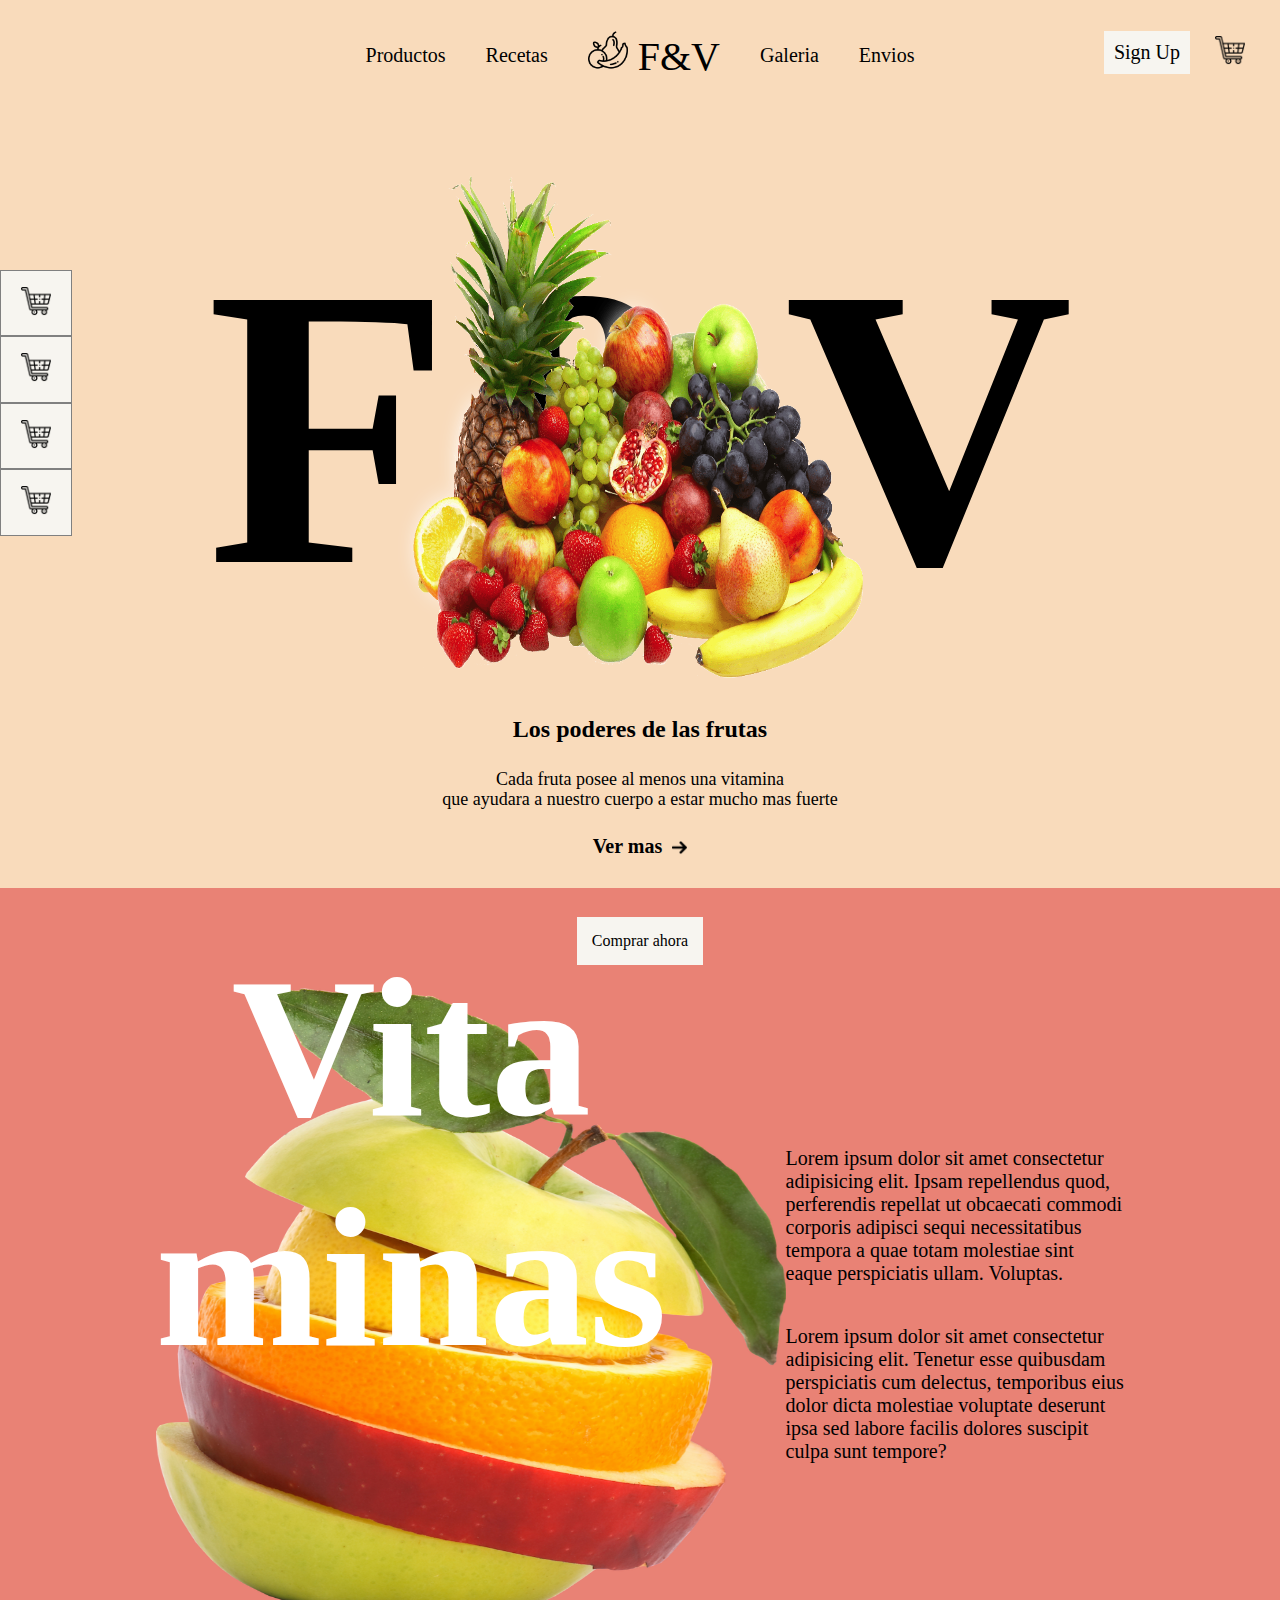
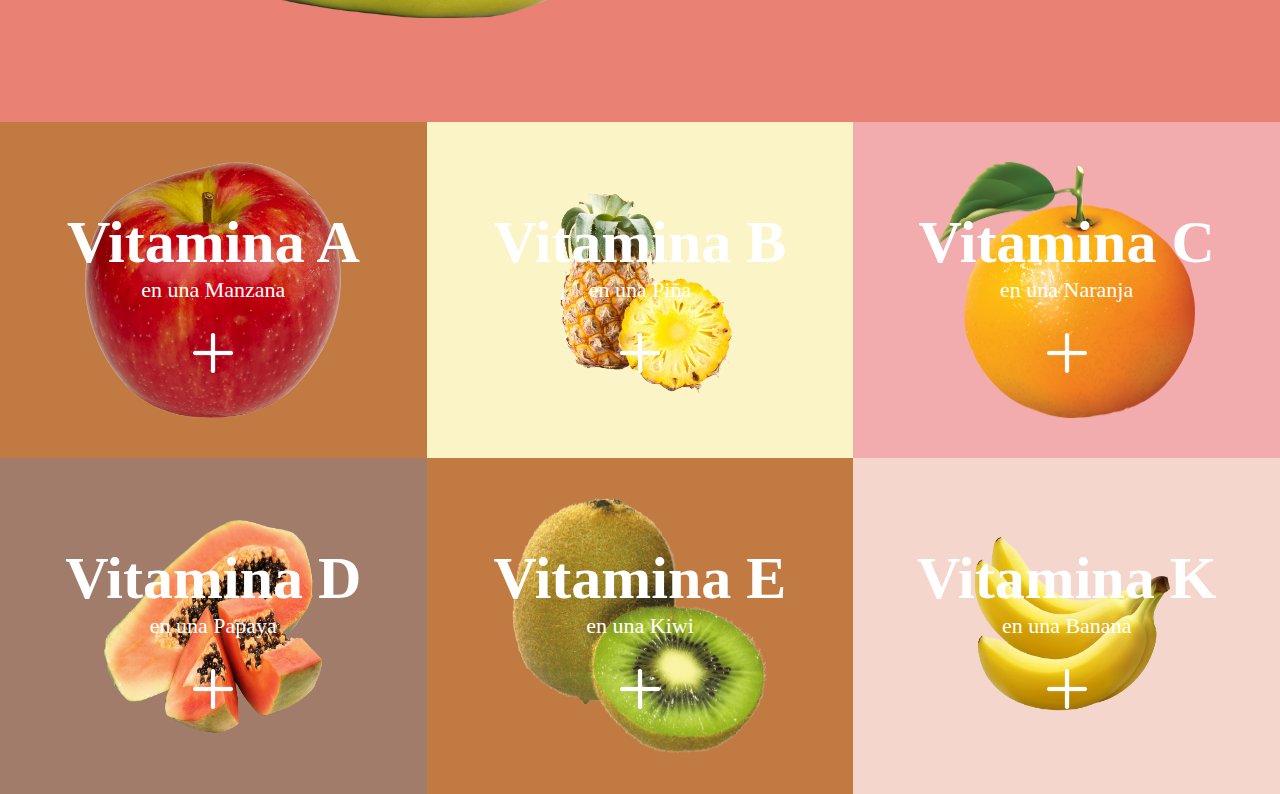
==== Maquetacion_A/index.html @ 3161daf5 "Maqueteado de pagina casi terminado" ====
<!DOCTYPE html>
<html lang="en">
<head>
    <meta charset="UTF-8">
    <meta http-equiv="X-UA-Compatible" content="IE=edge">
    <meta name="viewport" content="width=device-width, initial-scale=1.0">
    <title>Document</title>
    <link rel="stylesheet" href="/Maquetacion_A/style.css">
    <link rel="stylesheet" href="/Maquetacion_A/normalize.css">
</head>
<body>
    <nav class="navigator">
        <ul class="navigator__ul">
            <li class="navigator__ul__li"><a class="navigator__ul__li__a" href="#">Productos</a></li>
            <li class="navigator__ul__li"><a class="navigator__ul__li__a" href="#">Recetas</a></li>
            <li class="navigator__ul__li"><a class="navigator__ul__li__a" href="#"><img class="navigator__ul__li__a__img" src="/Maquetacion_A/Resources/Logo-Icon.png" alt=""> F&V</a></li>
            <li class="navigator__ul__li"><a class="navigator__ul__li__a" href="#">Galeria</a></li>
            <li class="navigator__ul__li"><a class="navigator__ul__li__a" href="#">Envios</a></li>
        </ul>
        <section class="nav-user">
            <ul class="nav-user__ul">
                <li class="nav-user__ul__li"><a class="nav-user__ul__li__a" href="">Sign Up</a></li>
                <li class="nav-user__ul__li"><a class="nav-user__ul__li__a" href=""><img class="nav-user__ul__li__a__img" src="/Maquetacion_A/Resources/carrito-de-compras.png" alt="Icono Carrito"></a></li>    
            </ul>
        </section>
    </nav>
    <section class="presentation">
        <section class="picture-pres">
            <h1 class="picture-pres__h1">F&V</h1>
            <img class="picture-pres__img" src="/Maquetacion_A/Resources/Fruta.png" alt="presentacion fruta">
        </section>
        <section class="text-pres">
            <h2 class="text-pres__h2"><b>Los poderes de las frutas</b></h2>
            <p class="text-pres__p">Cada fruta posee al menos una vitamina <br> que ayudara a nuestro cuerpo a estar mucho mas fuerte</p>
            <div class="view-more">
                <p class="view-more__p"><b>Ver mas</b></p>
                <a href="#" class="view-more__a"><img class="view-more__a__img" src="/Maquetacion_A/Resources/flecha-correcta.png" alt="flecha"></a>
            </div>
        </section>
        <div class="but-now">
            <a class="but-now__a" href="">Comprar ahora</a>
        </div>
    </section>
    <section class="options-scroll">
        <ul class="options-scroll__ul">
            <li class="options-scroll__ul__li"><a class="options-scroll__ul__li__a" href="#"><img src="/Maquetacion_A/Resources/carrito-de-compras.png" class="options-scroll__ul__li__a__img" alt="tienda"></a></li>
            <li class="options-scroll__ul__li"><a class="options-scroll__ul__li__a" href="#"><img src="/Maquetacion_A/Resources/carrito-de-compras.png" class="options-scroll__ul__li__a__img" alt="ubicaciones"></a></li>
            <li class="options-scroll__ul__li"><a class="options-scroll__ul__li__a" href="#"><img src="/Maquetacion_A/Resources/carrito-de-compras.png" class="options-scroll__ul__li__a__img" alt="informacion"></a></li>
            <li class="options-scroll__ul__li"><a class="options-scroll__ul__li__a" href="#"><img src="/Maquetacion_A/Resources/carrito-de-compras.png" class="options-scroll__ul__li__a__img" alt="mas opciones"></a></li>
        </ul>
    </section>
    <section class="info-presentation">
        <div class="info-picture">
            <h1 class="info-picture__h1">Vita<br>minas</h1>
            <img class="info-picture__img" src="/Maquetacion_A/Resources/Vitaminas.png" alt="Frutas">
        </div>
        <div class="info-text">
            <p class="info-text__p">Lorem ipsum dolor sit amet consectetur adipisicing elit. Ipsam repellendus quod, perferendis repellat ut obcaecati commodi corporis adipisci sequi necessitatibus tempora a quae totam molestiae sint eaque perspiciatis ullam. Voluptas.</p>
            <p class="info-text__p">Lorem ipsum dolor sit amet consectetur adipisicing elit. Tenetur esse quibusdam perspiciatis cum delectus, temporibus eius dolor dicta molestiae voluptate deserunt ipsa sed labore facilis dolores suscipit culpa sunt tempore?</p>
        </div>
    </section>
    <section class="show-galery">
        <ul class="show-galery__ul">
            <li class="show_galery__ul__li">
                <img class="show_galery__ul__li__img" src="/Maquetacion_A/Resources/Vitamina A.png" alt="Manzana">
                <div class="galery-text">
                    <h2 class="galery-text__h2">Vitamina A</h2>
                    <p class="galery-text__p">en una Manzana</p>
                    <img class="galery-text__img" src="/Maquetacion_A/Resources/mas-blanco.png" alt="signo mas">
                </div>
            </li>
            <li class="show_galery__ul__li">
                <img class="show_galery__ul__li__img" src="/Maquetacion_A/Resources/Vitamina B.png" alt="Piña">
                <div class="galery-text">
                    <h2 class="galery-text__h2">Vitamina B</h2>
                    <p class="galery-text__p">en una Piña</p>
                    <img class="galery-text__img" src="/Maquetacion_A/Resources/mas-blanco.png" alt="signo mas">
                </div>
            </li>
            <li class="show_galery__ul__li">
                <img class="show_galery__ul__li__img" src="/Maquetacion_A/Resources/Vitamina C.png" alt="Naranja">
                <div class="galery-text">
                    <h2 class="galery-text__h2">Vitamina C</h2>
                    <p class="galery-text__p">en una Naranja</p>
                    <img class="galery-text__img" src="/Maquetacion_A/Resources/mas-blanco.png" alt="signo mas">
                </div>
            </li>
            <li class="show_galery__ul__li">
                <img class="show_galery__ul__li__img" src="/Maquetacion_A/Resources/Vitamina D.png" alt="Papaya">
                <div class="galery-text">
                    <h2 class="galery-text__h2">Vitamina D</h2>
                    <p class="galery-text__p">en una Papaya</p>
                    <img class="galery-text__img" src="/Maquetacion_A/Resources/mas-blanco.png" alt="signo mas">
                </div>
            </li>
            <li class="show_galery__ul__li">
                <img class="show_galery__ul__li__img" src="/Maquetacion_A/Resources/Vitamina E.png" alt="Kiwi">
                <div class="galery-text">
                    <h2 class="galery-text__h2">Vitamina E</h2>
                    <p class="galery-text__p">en una Kiwi</p>
                    <img class="galery-text__img" src="/Maquetacion_A/Resources/mas-blanco.png" alt="signo mas">
                </div>
            </li>
            <li class="show_galery__ul__li">
                <img class="show_galery__ul__li__img" src="/Maquetacion_A/Resources/Vitamina K.png" alt="Banana">
                <div class="galery-text">
                    <h2 class="galery-text__h2">Vitamina K</h2>
                    <p class="galery-text__p">en una Banana</p>
                    <img class="galery-text__img" src="/Maquetacion_A/Resources/mas-blanco.png" alt="signo mas">
                </div>
            </li>
        </ul>
    </section>
</body>
</html>
---- Maquetacion_A/style.css ----
/*CSS - Opciones de navegacion*/
.navigator{
    background-color: #f9dbbb;
    padding: 30px;
}
.navigator__ul{
    position: relative;
    display: flex;
    justify-content: center;
    align-items: center;
    list-style: none;
}
.navigator__ul__li{
    margin: 0 20px;
    font-size: 20px;
}

.navigator__ul__li:nth-child(3){
    font-size: 40px;
}

.navigator__ul__li__a{
    text-decoration: none;
    color: #000000;
}

.navigator__ul__li__a__img{
    width: 40px;
    width: 40px;
}
/*CSS - Opciones de sesion*/
.nav-user{
    position: absolute;
    padding: 20px;
    top: 0;
    right: 0;
}
.nav-user__ul{
    list-style: none;
    display: flex;
    justify-content: center;
    align-items: center;
}
.nav-user__ul__li{
    margin: 15px;
}
.nav-user__ul__li:nth-child(1){
    background-color: #f7f5f0;
    padding: 10px;
    margin: 10px;
    transition-duration: 0.5s;
}
.nav-user__ul__li:nth-child(1):hover{
    background-color: #afada7;
    transform: scale(1.2);
}
.nav-user__ul__li__a{
    text-decoration: none;
    color: #000000;
    font-size: 20px;
}
.nav-user__ul__li__a__img{
    width: 30px;
    height: 30px;
}
/*CSS - Presentacion visual*/
.presentation{
    background-color: #f9dbbb;
    padding: 30px;
    display: flex;
    flex-direction: column;
    justify-content: center;
    align-items: center;
}
.picture-pres{
    position: relative;
    display: flex;
    justify-content: center;
    align-items: center;
}
.picture-pres__h1{
    position: absolute;
    font-size: 400px;
    z-index: 50;
}

.picture-pres__img{
    position: relative;
    width: 38vw;
    height: 64vh;
    z-index: 100;
}
/*CSS - Presentacion de texto*/
.text-pres{
    position: relative;
    display: flex;
    flex-direction: column;
    justify-content: center;
    align-items: center;
}
.text-pres__p{
    text-align: center;
    margin: 25px 0;
    font-size: 18px;
}
.view-more{
    display: flex;
    justify-content: center;
    align-items: center;
    transition-duration: 0.5s;
}
.view-more:hover{
    transform: scale(1.2);
}
.view-more__p{
    font-size: 20px;
    margin-right: 5px;
}
.view-more__a__img{
    position: relative;
    top: 3px;
    width: 15px;
    height: 15px;
    margin-left: 5px;
}
/*CSS - Boton para comprar ahora de la seccion de presentacion*/
.but-now{
    background-color: #f7f5f0;
    position: absolute;
    bottom: -65px;
    padding: 15px;
    z-index: 100;
    transition-duration: 0.5s;
}
.but-now:hover{
    background-color: #afada7;
    transform: scale(1.2);
}
.but-now__a{
    text-decoration: none;
    color: #000000;
}
/*CSS - Barra de opciones a la izquierdas*/
.options-scroll{
    background-color: #f7f5f0;
    position:fixed;
    top: 30vh;
    z-index: 200;
}
.options-scroll__ul{
    display: flex;
    flex-direction: column;
}
.options-scroll__ul__li{
    padding: 15px 20px;
    border: solid 1px gray;
    transition-duration: 0.4s;
}
.options-scroll__ul__li:hover{
    background-color: #e28f88;
    transform: scale(1.2);
}
.options-scroll__ul__li__a__img{
    width: 30px;
    height: 30px;
}
/*CSS - Informacion de presentacion*/
.info-presentation{
    background-color: #e98275;
    position: relative;
    display: flex;
    justify-content: center;
    align-self: center;
    padding: 100px 75px;
}
.info-picture{
    flex-basis: 50%;
}
.info-picture__h1{
    position: absolute;
    color: #FFFFFF;
    font-size: 200px;
    text-align: center;
    top: 5vh;
    margin: 0;
}
.info-picture__img{
    width: 70vh;
    height: 70vh;
}
.info-text{
    flex-basis: 30%;
    display: flex;
    flex-direction: column;
    justify-content: center;
    align-items: center;
}
.info-text__p{
    margin: 20px 0;
    font-size: 20px;
}

/*CSS - Galeria de muestra de frutas*/
.show-galery{
    position: relative;
    display: flex;
    justify-content: center;
    align-items: center;
}
.show-galery__ul{
    background-color: transparent;
    list-style: none;
    display: flex;
    justify-content: center;
    align-items: center;
    flex-basis: 100vw;
    flex-wrap: wrap;
}

.show_galery__ul__li{
    position: relative;
    flex-basis: 32vw;
    flex-grow: 1;
    padding: 40px;
    display: flex;
    justify-content: center;
    align-items: center;
}
.show_galery__ul__li:nth-child(1){
    background-color: #c17b42;
}
.show_galery__ul__li:nth-child(2){
    background-color: #faf4c6;
}
.show_galery__ul__li:nth-child(3){
    background-color: #f3acad;
}
.show_galery__ul__li:nth-child(4){
    background-color: #a27c6b;
}
.show_galery__ul__li:nth-child(5){
    background-color: #c17b42;
}
.show_galery__ul__li:nth-child(6){
    background-color: #f4d6cc;
}

.show_galery__ul__li__img{
    width: 20vw;
    height: 20vw;
}
.galery-text{
    position: absolute;
}
.galery-text__h2{
    color:white;
    font-size: 60px;
}
.galery-text__p{
    color:white;
    font-size: 22px;
    text-align: center;
}
.galery-text__img{
    display: block;
    width: 40px;
    height: 40px;
    margin: auto;
    margin-top: 30px;
}
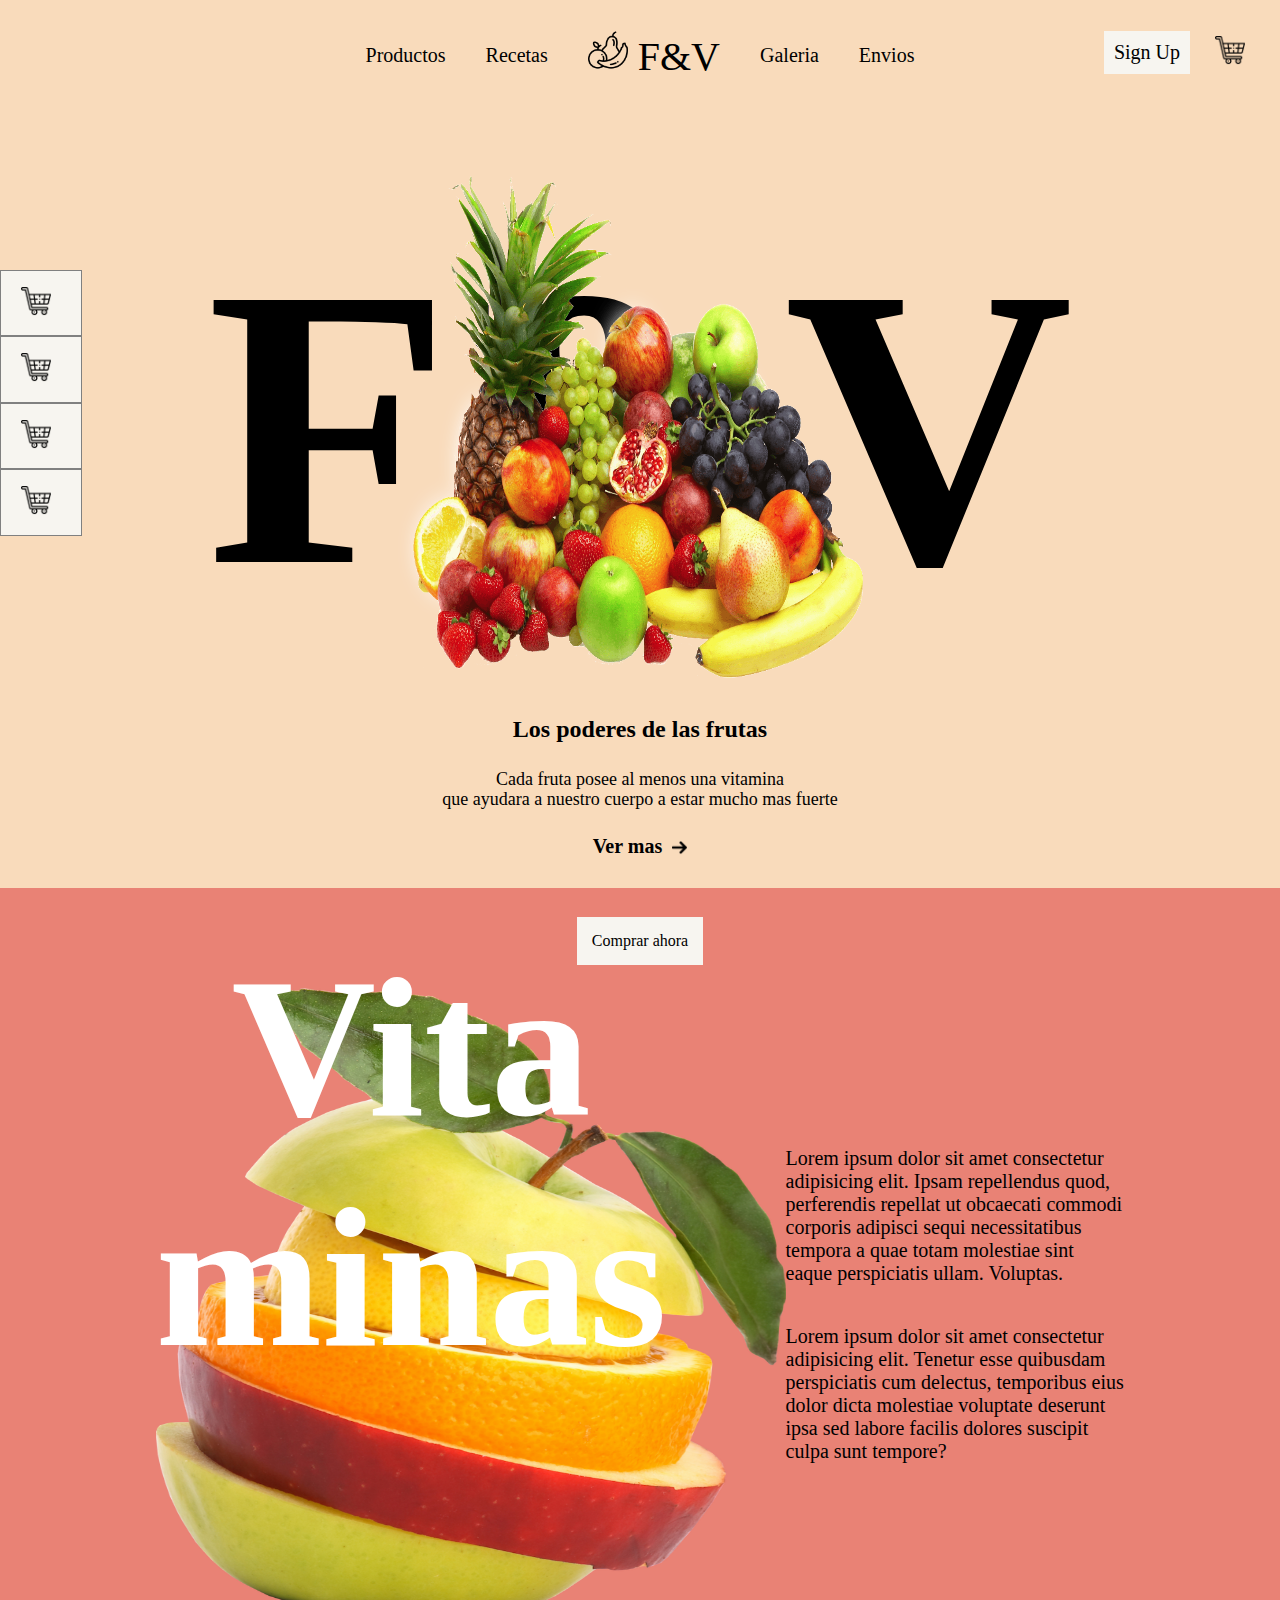
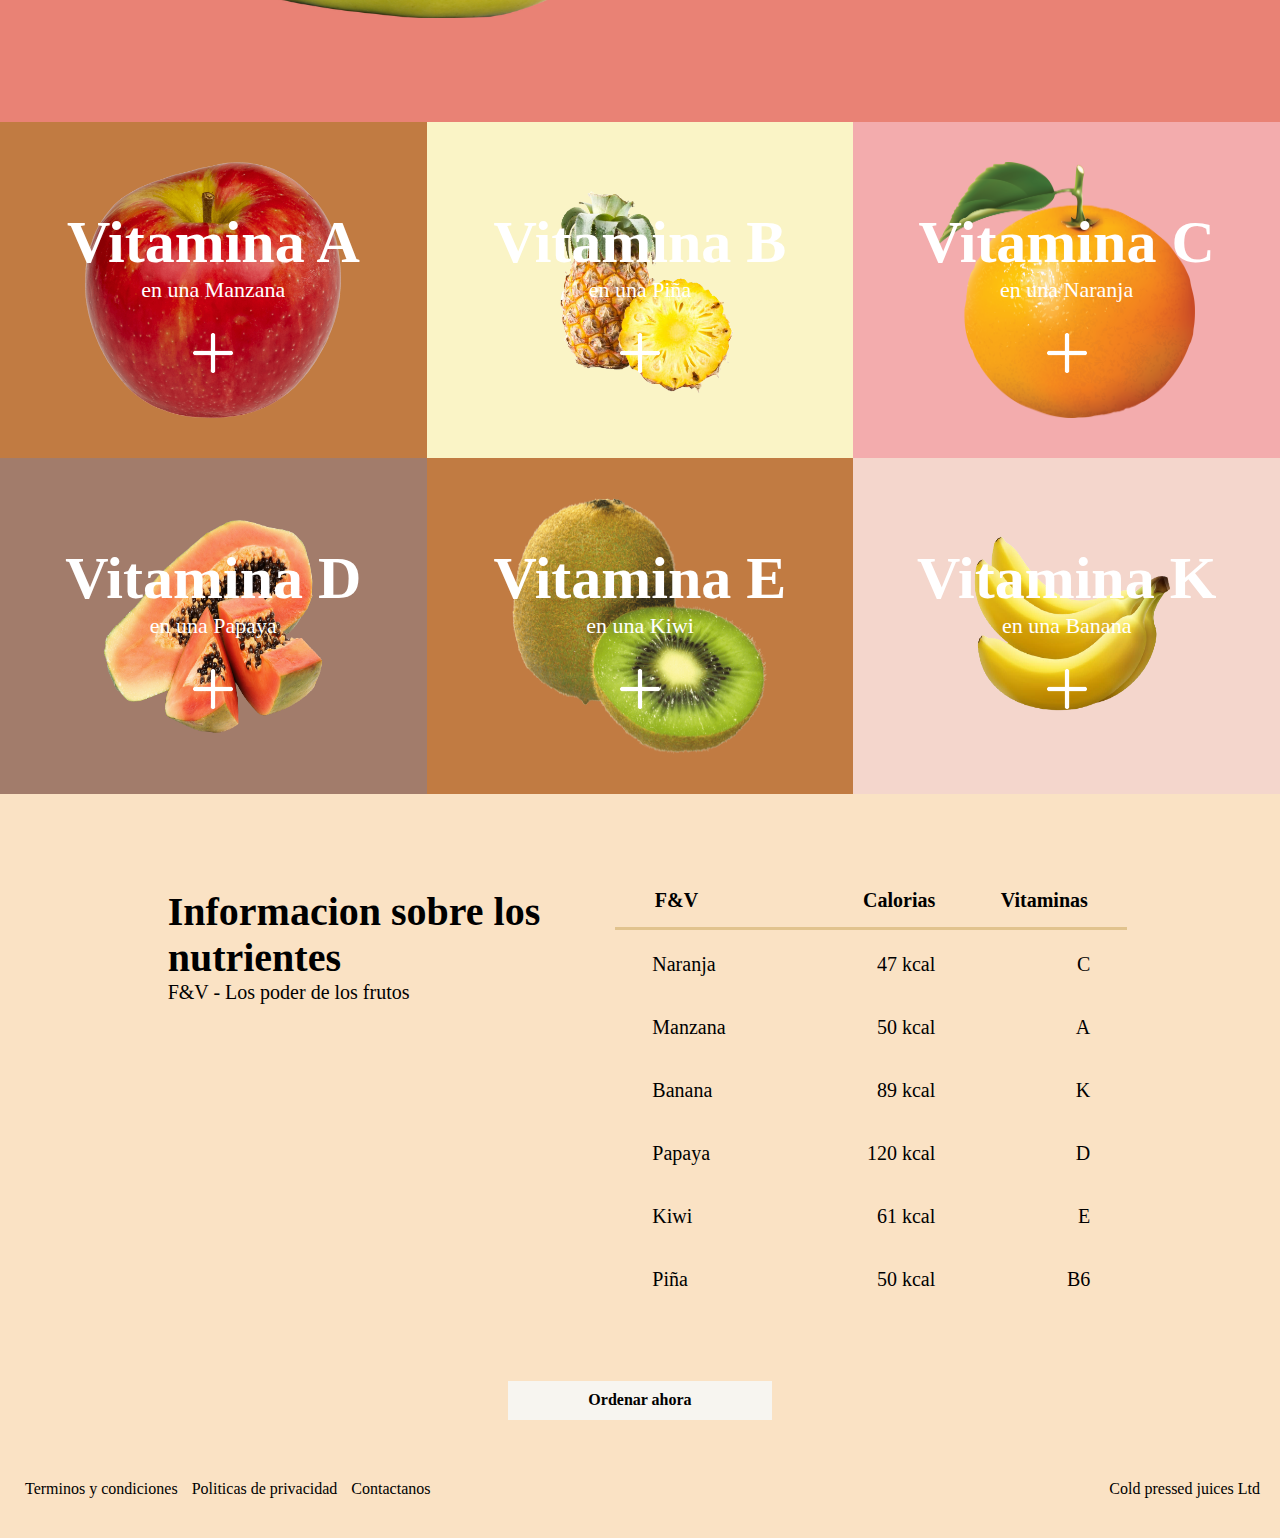
==== commit 2422e971: "Maquetado A - terminado" ====
--- a/Maquetacion_A/index.html
+++ b/Maquetacion_A/index.html
@@ -111,5 +111,80 @@
             </li>
         </ul>
     </section>
+    <section class="show-nutrition-table">
+        <section class="container-table-info">
+            <section class="table-tittle">
+                <h2 class="table-tittle__h2">Informacion sobre los <br> nutrientes</h2>
+                <p class="table-tittle__p">F&V - Los poder de los frutos</p>
+            </section>
+            <section class="nutrition-table">
+                <header class="header-table">
+                    <ul class="header-table__ul">
+                        <li class="header-table__ul__li"><b>F&V</b></li>
+                        <li class="header-table__ul__li"><b>Calorias</b></li>
+                        <li class="header-table__ul__li"><b>Vitaminas</b></li>
+                    </ul>
+                    <hr class="header-table__hr">
+                </header>
+                <ul class="nutrition-table__ul">
+                    <li class="nutrition-table__ul__li">
+                        <div class="info-fruit">
+                            <p class="info-fruit__p">Naranja</p>
+                            <p class="info-fruit__p">47 kcal</p>
+                            <p class="info-fruit__p">C</p>
+                        </div>
+                    </li>
+                    <li class="nutrition-table__ul__li">
+                        <div class="info-fruit">
+                            <p class="info-fruit__p">Manzana</p>
+                            <p class="info-fruit__p">50 kcal</p>
+                            <p class="info-fruit__p">A</p>
+                        </div>
+                    </li>
+                    <li class="nutrition-table__ul__li">
+                        <div class="info-fruit">
+                            <p class="info-fruit__p">Banana</p>
+                            <p class="info-fruit__p">89 kcal</p>
+                            <p class="info-fruit__p">K</p>
+                        </div>
+                    </li>
+                    <li class="nutrition-table__ul__li">
+                        <div class="info-fruit">
+                            <p class="info-fruit__p">Papaya</p>
+                            <p class="info-fruit__p">120 kcal</p>
+                            <p class="info-fruit__p">D</p>
+                        </div>
+                    </li>
+                    <li class="nutrition-table__ul__li">
+                        <div class="info-fruit">
+                            <p class="info-fruit__p">Kiwi</p>
+                            <p class="info-fruit__p">61 kcal</p>
+                            <p class="info-fruit__p">E</p>
+                        </div>
+                    </li>
+                    <li class="nutrition-table__ul__li">
+                        <div class="info-fruit">
+                            <p class="info-fruit__p">Piña</p>
+                            <p class="info-fruit__p">50 kcal</p>
+                            <p class="info-fruit__p">B6</p>
+                        </div>
+                    </li>
+                </ul>
+            </section>
+        </section>
+    </section>
+    <section class="tabla-orden-option">
+        <a class="tabla-orden-option__a" href="#"><b>Ordenar ahora</b></a>
+    </section>
+    <footer class="footer-page">
+        <section class="footer-option">
+            <a class="footer-option__a" href="#">Terminos y condiciones</a>
+            <a class="footer-option__a" href="#">Politicas de privacidad</a>
+            <a class="footer-option__a" href="#">Contactanos</a>
+        </section>
+        <section class="copyright">
+            <p class="copyright__p">Cold pressed juices Ltd</p>
+        </section>
+    </footer>
 </body>
 </html>--- a/Maquetacion_A/style.css
+++ b/Maquetacion_A/style.css
@@ -13,17 +13,21 @@
 .navigator__ul__li{
     margin: 0 20px;
     font-size: 20px;
-}
-
+    transition-duration: 0.5s ;
+}
 .navigator__ul__li:nth-child(3){
     font-size: 40px;
 }
-
+.navigator__ul__li:hover{
+    transform: scale(1.4);
+}
 .navigator__ul__li__a{
     text-decoration: none;
     color: #000000;
 }
-
+.navigator__ul__li__a:hover{
+    color: #943f39;
+}
 .navigator__ul__li__a__img{
     width: 40px;
     width: 40px;
@@ -50,9 +54,15 @@
     margin: 10px;
     transition-duration: 0.5s;
 }
+.nav-user__ul__li:nth-child(2){
+    transition-duration: 0.5s;
+}
 .nav-user__ul__li:nth-child(1):hover{
     background-color: #afada7;
     transform: scale(1.2);
+}
+.nav-user__ul__li:nth-child(2):hover{
+    transform: scale(1.4);
 }
 .nav-user__ul__li__a{
     text-decoration: none;
@@ -82,8 +92,11 @@
     position: absolute;
     font-size: 400px;
     z-index: 50;
-}
-
+    transition-duration: 0.5s;
+}
+.picture-pres__h1:hover{
+    transform: scale(1.2);
+}
 .picture-pres__img{
     position: relative;
     width: 38vw;
@@ -152,7 +165,9 @@
     flex-direction: column;
 }
 .options-scroll__ul__li{
-    padding: 15px 20px;
+    padding: 15px 0;
+    padding-left: 20px;
+    padding-right: 30px;
     border: solid 1px gray;
     transition-duration: 0.4s;
 }
@@ -267,4 +282,135 @@
     height: 40px;
     margin: auto;
     margin-top: 30px;
+}
+/*CSS - Seccion de tabla nutricional*/
+.show-nutrition-table{
+    background-color: #fae2c4;
+    padding: 50px;
+}
+.container-table-info{
+    display: flex;
+    justify-content: center;
+    align-items: center;
+    padding-top: 30px;
+}
+.table-tittle{
+    align-self: flex-start;
+    padding: 15px;
+    margin-right: 30px;
+}
+.table-tittle__h2{
+    font-size: 40px;
+}
+.table-tittle__p{
+    font-size: 20px;
+}
+.nutrition-table{
+    display: flex;
+    flex-direction: column;
+    justify-content: center;
+    align-items: center;
+    margin-left: 30px;
+}
+.header-table__ul{
+    list-style: none;
+    width: 40vw;
+    padding: 15px;
+    display: flex;
+    justify-content: space-evenly;
+    align-items: center;
+    list-style: none;
+    transition-duration: 0.5s;
+}
+.header-table__ul:hover{
+    background-color: #943f39;
+    color: #FFFFFF;
+    transform: scale(1.2);
+}
+.header-table__ul__li{
+    width: 10vw;
+    font-size: 20px;
+}
+.header-table__ul__li:nth-child(2){
+    text-align: right;
+}
+.header-table__ul__li:nth-child(3){
+    text-align: right;
+}
+.header-table__hr{
+    border: 0 none #e1c38e;
+    border-top: 3px solid #e1c38e;
+    height: 3px;
+    display: block;
+    clear: both;
+}
+.nutrition-table__ul{
+    display: flex;
+    flex-direction: column;
+    justify-content: center;
+    align-items: center;
+    list-style: none;
+}
+.nutrition-table__ul__li{
+    width: 40vw;
+    padding: 20px 10px;
+    transition-duration: 0.5s;
+}
+.nutrition-table__ul__li:hover{
+    background-color: #dbad70;
+    transform: scale(1.2);
+}
+.info-fruit{
+    display: flex;
+    justify-content: space-evenly;
+    align-items: center;
+}
+.info-fruit__p{
+    width: 10vw;
+    font-size: 20px;
+}
+
+.info-fruit__p:nth-child(0n+2){
+    text-align: right;
+}
+.info-fruit__p:nth-child(0n+3){
+    text-align: right;
+}
+/*CSS - Boton ver mas de la tabla de informacion nutritiva*/
+.tabla-orden-option{
+    background-color: #fae2c4;
+    display: flex;
+    justify-content: center;
+    align-items: center;
+}
+.tabla-orden-option__a{
+    background-color: #f7f5f0;
+    text-decoration: none;
+    color: black;
+    padding: 10px 80px;
+    margin: 20px 0;
+    transition-duration: 0.5s;
+}
+.tabla-orden-option__a:hover{
+    background-color: #afada7;
+    transform: scale(1.2);
+}
+/*CSS - Pie de pagina*/
+.footer-page{
+    background-color: #fae2c4;
+    display: flex;
+}
+.footer-option{
+    flex-basis: 50%;
+    padding: 40px 20px;
+}
+.footer-option__a{
+    text-decoration: none;
+    color: black;
+    padding: 5px;
+}
+.copyright{
+    flex-basis: 50%;
+    text-align: right;
+    padding: 40px 20px;
 }